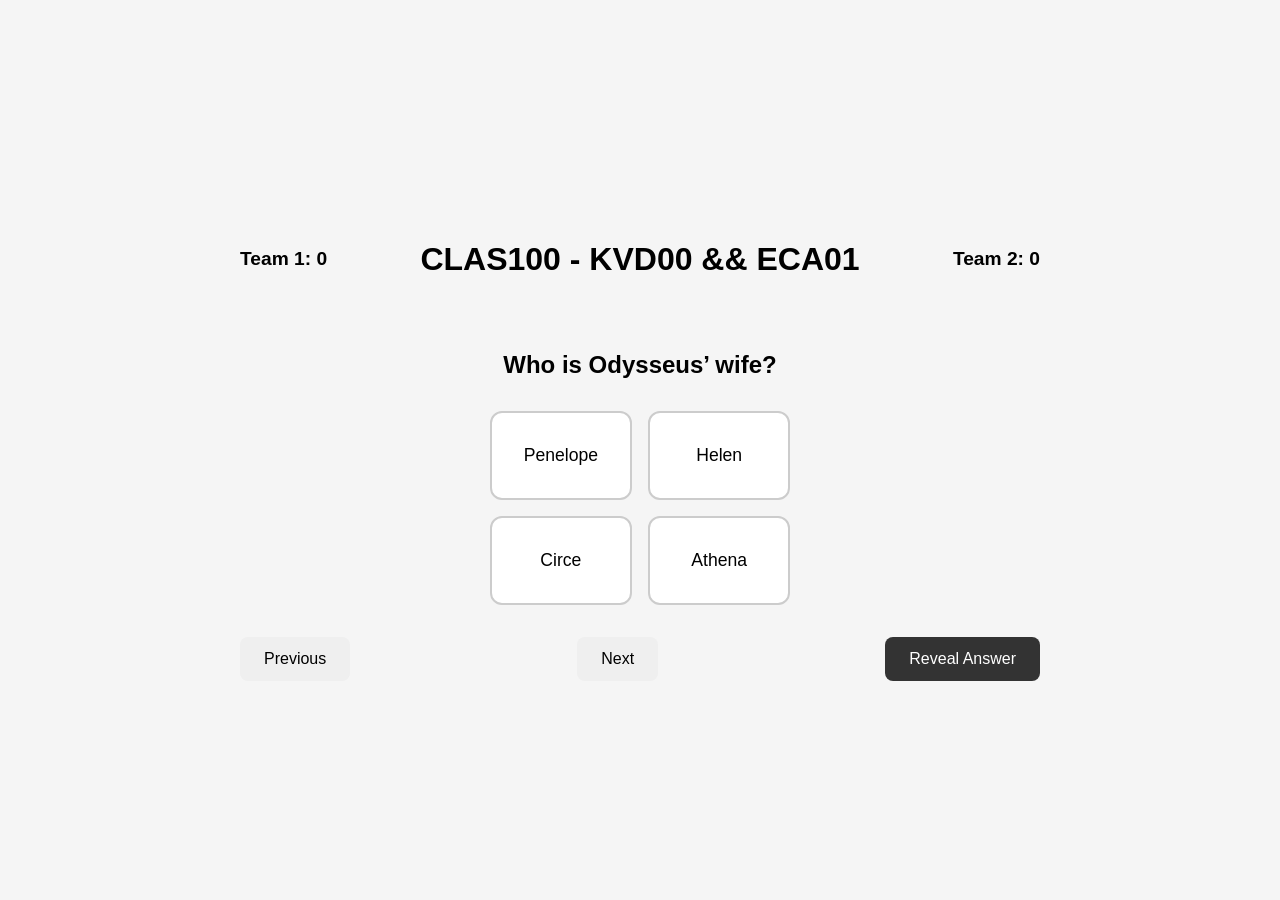
==== presentation website/index.html @ f9a28cec "Added README File && Presentation Website For CLAS100" ====
<!DOCTYPE html>
<html lang="en">
<head>
  <meta charset="UTF-8">
  <meta name="viewport" content="width=device-width, initial-scale=1.0">
  <title>CLAS100 Gameshow</title>
  <link rel="stylesheet" href="style.css">
</head>
<body>
  <div class="container">
    <header>
      <div class="score team1">Team 1: <span id="score1">0</span></div>
      <h1>CLAS100 - KVD00 && ECA01</h1>
      <div class="score team2">Team 2: <span id="score2">0</span></div>
    </header>

    <main>
      <div id="question-container">
        <h2 id="question-text">Loading question...</h2>
        <div class="answers">
          <button class="answer-btn" data-index="0"></button>
          <button class="answer-btn" data-index="1"></button>
          <button class="answer-btn" data-index="2"></button>
          <button class="answer-btn" data-index="3"></button>
        </div>
      </div>
    </main>

    <footer>
      <button id="prev-btn">Previous</button>
      <button id="next-btn">Next</button>
      <button id="reveal-btn">Reveal Answer</button>
    </footer>
  </div>

  <script src="questions.js"></script>
  <script src="script.js"></script>
</body>
</html>
---- presentation website/style.css ----
body {
  font-family: 'Segoe UI', sans-serif;
  margin: 0;
  height: 100vh;
  display: flex;
  justify-content: center;
  align-items: center;
  background: #f5f5f5;
}

.container {
  text-align: center;
  width: 80%;
  max-width: 800px;
}

header {
  display: flex;
  justify-content: space-between;
  align-items: center;
  margin-bottom: 2rem;
}

.score {
  font-weight: bold;
  font-size: 1.2rem;
}

main {
  display: flex;
  flex-direction: column;
  align-items: center;
}

.answers {
  display: grid;
  grid-template-columns: 1fr 1fr;
  grid-gap: 1rem;
  margin-top: 2rem;
  width: 100%;
}

.answer-btn {
  padding: 2rem;
  font-size: 1.1rem;
  border: 2px solid #ccc;
  border-radius: 12px;
  cursor: pointer;
  background: white;
  transition: 0.3s;
  position: relative;
}

.answer-btn.selected-team1 {
  background: yellow;
}

.answer-btn.selected-team2 {
  background: blue;
  color: white;
}

.answer-btn.both-selected {
  background: linear-gradient(to right, yellow 50%, blue 50%);
  color: white;
}

.answer-btn.correct {
  background: #a8e6a2 !important;
}

.answer-btn.wrong {
  background: #f4a8a8 !important;
}

footer {
  display: flex;
  justify-content: space-between;
  margin-top: 2rem;
}

button {
  padding: 0.8rem 1.5rem;
  font-size: 1rem;
  border: none;
  border-radius: 8px;
  cursor: pointer;
}

#reveal-btn {
  background: #333;
  color: white;
}
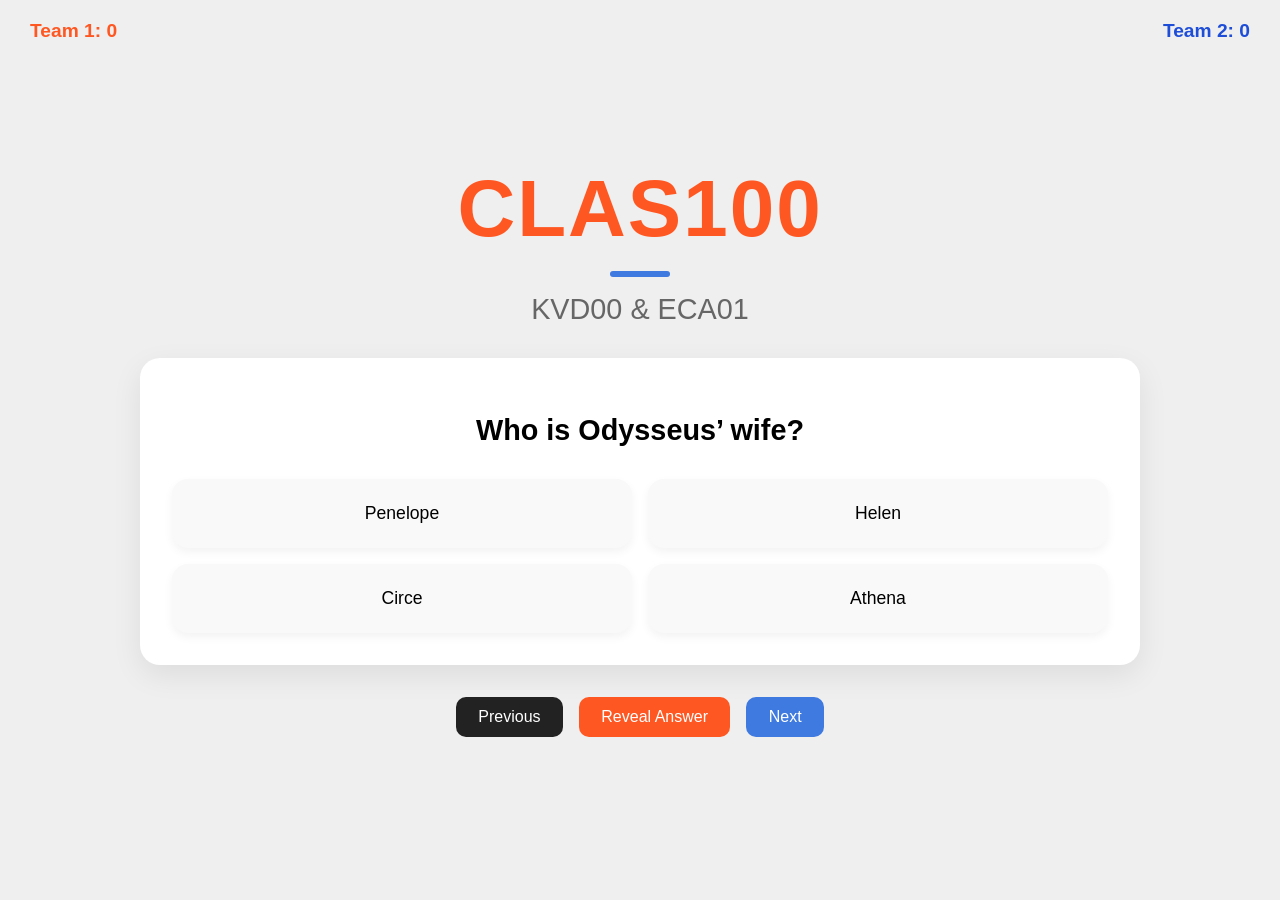
==== commit 9bc7cbc4: "Updated Visuals" ====
--- a/presentation website/index.html
+++ b/presentation website/index.html
@@ -10,11 +10,14 @@
 <body>
   <div class="container">
     <header>
-      <div class="score team1">Team 1: <span id="score1">0</span></div>
-      <h1>CLAS100 - KVD00 && ECA01</h1>
-      <div class="score team2">Team 2: <span id="score2">0</span></div>
+        <div class="score team1">Team 1: <span id="score1">0</span></div>
+
+        <h1>CLAS100</h1>
+        <div class="divider"></div>
+        <div class="subtitle">KVD00 & ECA01</div>
+
+        <div class="score team2">Team 2: <span id="score2">0</span></div>
     </header>
-
     <main>
       <div id="question-container">
         <h2 id="question-text">Loading question...</h2>
@@ -29,8 +32,8 @@
 
     <footer>
       <button id="prev-btn">Previous</button>
+      <button id="reveal-btn">Reveal Answer</button>
       <button id="next-btn">Next</button>
-      <button id="reveal-btn">Reveal Answer</button>
     </footer>
   </div>
 
--- a/presentation website/style.css
+++ b/presentation website/style.css
@@ -1,94 +1,158 @@
 
+/* Base */
 body {
   font-family: 'Segoe UI', sans-serif;
   margin: 0;
   height: 100vh;
+  background: #efefef;
   display: flex;
   justify-content: center;
   align-items: center;
-  background: #f5f5f5;
 }
 
+/* Main container */
 .container {
+  width: 90%;
+  max-width: 1000px;
   text-align: center;
-  width: 80%;
-  max-width: 800px;
 }
 
+/* Header (slide style) */
 header {
-  display: flex;
-  justify-content: space-between;
-  align-items: center;
   margin-bottom: 2rem;
 }
 
+header h1 {
+  font-size: 5rem;
+  font-weight: 900;
+  color: #ff5722;
+  margin: 0;
+  letter-spacing: 2px;
+}
+
+.subtitle {
+  font-size: 1.8rem;
+  color: #666;
+  margin-top: 1rem;
+}
+
+.divider {
+  width: 60px;
+  height: 6px;
+  background: #3f7ae0;
+  margin: 1rem auto;
+  border-radius: 10px;
+}
+
+/* Scores */
 .score {
+  position: absolute;
+  top: 20px;
   font-weight: bold;
   font-size: 1.2rem;
 }
 
-main {
-  display: flex;
-  flex-direction: column;
-  align-items: center;
+.team1 {
+  left: 30px;
+  color: #ff5722;
 }
 
+.team2 {
+  right: 30px;
+  color: #1e4ed8;
+}
+
+/* Question card */
+#question-container {
+  background: white;
+  padding: 2rem;
+  border-radius: 20px;
+  box-shadow: 0 10px 30px rgba(0,0,0,0.08);
+}
+
+#question-text {
+  font-size: 1.8rem;
+  margin-bottom: 2rem;
+}
+
+/* Answers grid */
 .answers {
   display: grid;
   grid-template-columns: 1fr 1fr;
-  grid-gap: 1rem;
-  margin-top: 2rem;
-  width: 100%;
+  gap: 1rem;
 }
 
+/* Answer buttons */
 .answer-btn {
-  padding: 2rem;
+  color: black;
+  padding: 1.5rem;
   font-size: 1.1rem;
-  border: 2px solid #ccc;
-  border-radius: 12px;
+  border: none;
+  border-radius: 16px;
   cursor: pointer;
-  background: white;
-  transition: 0.3s;
-  position: relative;
+  background: #f9f9f9;
+  box-shadow: 0 4px 10px rgba(0,0,0,0.05);
+  transition: all 0.25s ease;
 }
 
-.answer-btn.selected-team1 {
-  background: yellow;
+.answer-btn:hover {
+  transform: translateY(-3px);
 }
 
-.answer-btn.selected-team2 {
-  background: blue;
+/* Team selections */
+.selected-team1 {
+  background: #ff5722;
   color: white;
 }
 
-.answer-btn.both-selected {
-  background: linear-gradient(to right, yellow 50%, blue 50%);
+.selected-team2 {
+  background: #4c8bf5;
   color: white;
 }
 
-.answer-btn.correct {
-  background: #a8e6a2 !important;
+.both-selected {
+  background: linear-gradient(to right, #ff5722 50%, #4c8bf5 50%);
+  color: white;
 }
 
-.answer-btn.wrong {
-  background: #f4a8a8 !important;
+/* Reveal states */
+.correct {
+  background: #b8f2c2 !important;
 }
 
+.wrong {
+  background: #f7b5b5 !important;
+}
+
+/* Footer controls */
 footer {
+  margin-top: 2rem;
   display: flex;
-  justify-content: space-between;
-  margin-top: 2rem;
+  justify-content: center;
+  gap: 1rem;
 }
 
 button {
-  padding: 0.8rem 1.5rem;
+  padding: 0.7rem 1.4rem;
+  border: none;
+  border-radius: 10px;
+  cursor: pointer;
   font-size: 1rem;
-  border: none;
-  border-radius: 8px;
-  cursor: pointer;
+  background: #222;
+  color: white;
+  transition: 0.2s;
 }
 
+button:hover {
+  opacity: 0.85;
+}
+
+/* Special reveal button */
 #reveal-btn {
-  background: #333;
-  color: white;
+  background: #ff5722;
 }
+
+#next-btn {
+  background: #3f7ae0;
+}
+
